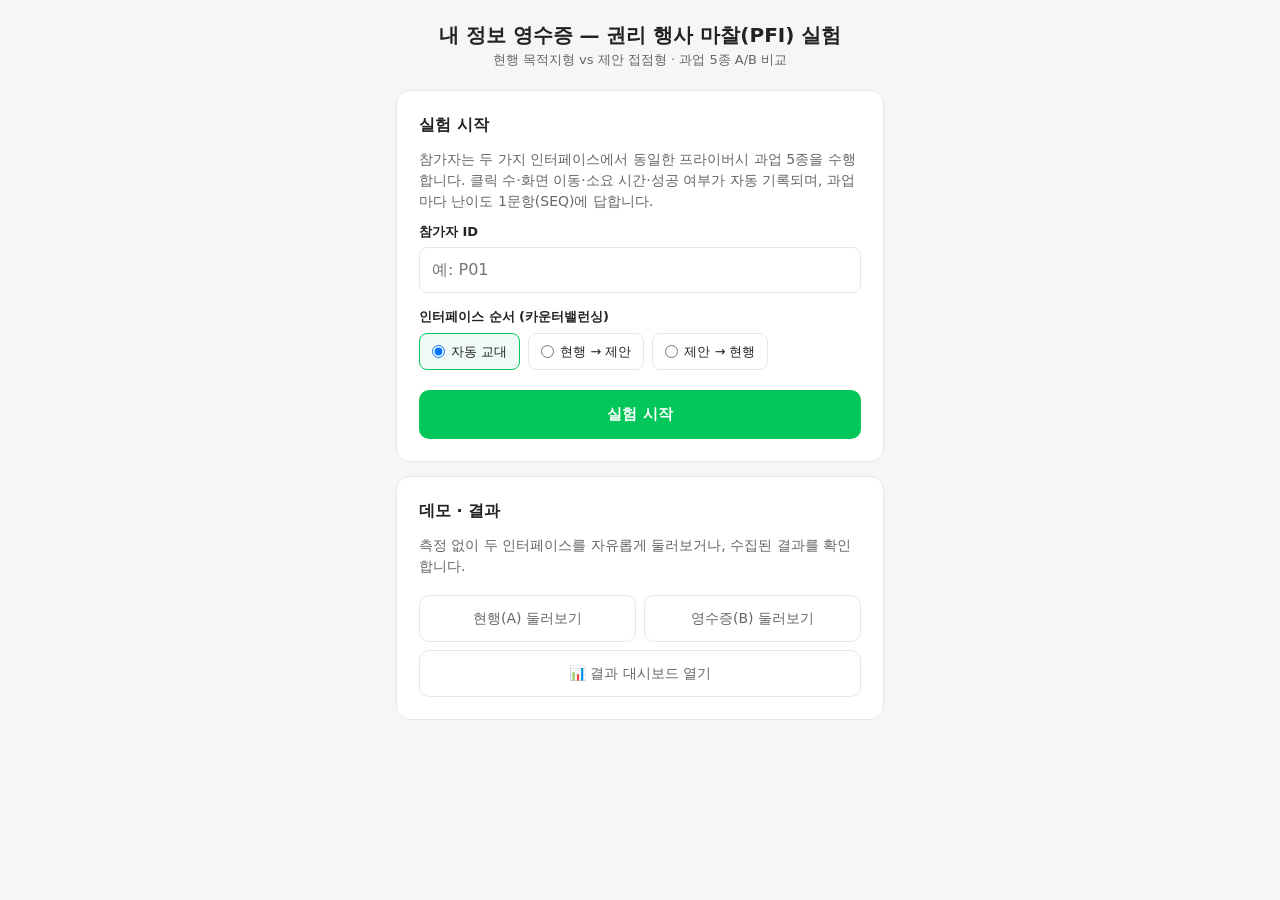
==== index.html @ 6168c26c "내 정보 영수증 PFI A/B 비교 실험 구현 NAVER Privacy Challenge 제안서(v9)의 검증 실험(4장) 구현: - 조건 A: 현행 목적지형 설정 메뉴 트리 시뮬" ====
<!DOCTYPE html>
<html lang="ko">
<head>
  <meta charset="UTF-8" />
  <meta name="viewport" content="width=device-width, initial-scale=1.0" />
  <title>내 정보 영수증 — PFI 실험</title>
  <link rel="icon" href="data:image/svg+xml,%3Csvg xmlns='http://www.w3.org/2000/svg' viewBox='0 0 100 100'%3E%3Ctext y='.9em' font-size='90'%3E%F0%9F%A7%BE%3C/text%3E%3C/svg%3E" />
  <link rel="stylesheet" href="css/style.css" />
</head>
<body>
  <div class="wrap">
    <div class="exp-head">
      <h1>내 정보 영수증 — 권리 행사 마찰(PFI) 실험</h1>
      <div class="sub">현행 목적지형 vs 제안 접점형 · 과업 5종 A/B 비교</div>
    </div>

    <!-- 1. 설정 -->
    <div id="screen-setup">
      <div class="panel">
        <h2>실험 시작</h2>
        <p>참가자는 두 가지 인터페이스에서 동일한 프라이버시 과업 5종을 수행합니다.
        클릭 수·화면 이동·소요 시간·성공 여부가 자동 기록되며, 과업마다 난이도 1문항(SEQ)에 답합니다.</p>
        <div class="field">
          <label for="pid">참가자 ID</label>
          <input type="text" id="pid" placeholder="예: P01" autocomplete="off" />
        </div>
        <div class="field">
          <label>인터페이스 순서 (카운터밸런싱)</label>
          <div class="radio-row">
            <label><input type="radio" name="order" value="auto" checked /> 자동 교대</label>
            <label><input type="radio" name="order" value="AB" /> 현행 → 제안</label>
            <label><input type="radio" name="order" value="BA" /> 제안 → 현행</label>
          </div>
        </div>
        <button class="primary-btn" id="btn-start">실험 시작</button>
      </div>
      <div class="panel">
        <h2>데모 · 결과</h2>
        <p>측정 없이 두 인터페이스를 자유롭게 둘러보거나, 수집된 결과를 확인합니다.</p>
        <div class="demo-row">
          <button class="ghost-btn" id="btn-demo-a">현행(A) 둘러보기</button>
          <button class="ghost-btn" id="btn-demo-b">영수증(B) 둘러보기</button>
        </div>
        <a class="ghost-btn" href="results.html">📊 결과 대시보드 열기</a>
      </div>
    </div>

    <!-- 2. 과업 안내 -->
    <div id="screen-briefing" class="hidden">
      <div class="panel">
        <p id="briefing-progress" class="task-progress"></p>
        <h2 id="briefing-title"></h2>
        <p id="briefing-text"></p>
        <p id="briefing-switch" class="hidden"><b>이번에는 다른 인터페이스로 같은 유형의 과업을 수행합니다.</b></p>
        <button class="primary-btn" id="btn-begin-task">과업 시작</button>
      </div>
    </div>

    <!-- 3. 시뮬레이션 -->
    <div id="screen-sim" class="hidden">
      <div class="exp-bar">
        <div>
          <div class="task-name" id="bar-task"></div>
          <div class="task-progress" id="bar-progress"></div>
        </div>
        <div style="display:flex;align-items:center;gap:10px;">
          <span class="timer" id="bar-timer"></span>
          <button class="giveup-btn" id="btn-giveup">과업 포기</button>
        </div>
      </div>
      <div class="instruction-box" id="sim-instruction"></div>
      <div class="phone"><div id="sim-root"></div></div>
    </div>

    <!-- 4. SEQ -->
    <div id="screen-seq" class="hidden">
      <div class="panel">
        <div class="result-banner">
          <div class="big" id="seq-icon"></div>
          <h2 id="seq-result"></h2>
        </div>
        <p style="text-align:center;">방금 수행한 과업은 전반적으로 얼마나 어려웠습니까?</p>
        <div class="seq-scale" id="seq-scale"></div>
        <div class="seq-ends"><span>1 · 매우 쉬웠다</span><span>7 · 매우 어려웠다</span></div>
      </div>
    </div>

    <!-- 5. 완료 -->
    <div id="screen-done" class="hidden">
      <div class="panel" style="text-align:center;">
        <div class="result-banner"><div class="big">🎉</div><h2>모든 과업이 끝났습니다</h2></div>
        <p>결과가 이 브라우저에 저장되었습니다. 수고하셨습니다!</p>
        <a class="primary-btn" style="text-decoration:none;" href="results.html">📊 결과 대시보드 보기</a>
        <button class="ghost-btn" id="btn-restart">처음 화면으로</button>
      </div>
    </div>
  </div>

  <script type="module" src="js/app.js"></script>
</body>
</html>
---- css/style.css ----
/* ==========================================================================
   내 정보 영수증 — PFI A/B 비교 실험
   1) 실험 러너 크롬  2) 시뮬레이션 폰 프레임  3) 결과 대시보드
   ========================================================================== */

* { margin: 0; padding: 0; box-sizing: border-box; }

:root {
  --naver: #03c75a;
  --naver-dark: #02a94d;
  --ink: #222;
  --ink-2: #666;
  --ink-3: #999;
  --line: #e8e8e5;
  --bg: #f5f6f8;
  --card: #fff;
  --danger: #e5503c;
}

body {
  font-family: system-ui, -apple-system, 'Segoe UI', 'Apple SD Gothic Neo', 'Malgun Gothic', sans-serif;
  background: var(--bg);
  color: var(--ink);
  line-height: 1.5;
}

button { font: inherit; cursor: pointer; border: none; background: none; color: inherit; }
small { display: block; color: var(--ink-3); font-size: 12px; font-weight: 400; }

/* ---------- 실험 러너 레이아웃 ---------- */

.wrap { max-width: 520px; margin: 0 auto; padding: 20px 16px 48px; }
.hidden { display: none !important; }

.exp-head { text-align: center; margin-bottom: 20px; }
.exp-head h1 { font-size: 20px; }
.exp-head .sub { color: var(--ink-2); font-size: 13px; }

.panel {
  background: var(--card); border: 1px solid var(--line); border-radius: 14px;
  padding: 22px; margin-bottom: 14px;
}
.panel h2 { font-size: 16px; margin-bottom: 12px; }
.panel p { font-size: 14px; color: var(--ink-2); margin-bottom: 10px; }

.field { margin-bottom: 14px; }
.field label { display: block; font-size: 13px; font-weight: 600; margin-bottom: 6px; }
.field input[type='text'] {
  width: 100%; padding: 10px 12px; border: 1px solid var(--line); border-radius: 8px;
  font: inherit;
}
.radio-row { display: flex; gap: 8px; flex-wrap: wrap; }
.radio-row label {
  display: flex; align-items: center; gap: 6px; font-size: 13px; font-weight: 400;
  border: 1px solid var(--line); border-radius: 8px; padding: 8px 12px; cursor: pointer;
}
.radio-row label:has(input:checked) { border-color: var(--naver); background: #f0fbf5; }

.primary-btn {
  display: block; width: 100%; padding: 13px; border-radius: 10px;
  background: var(--naver); color: #fff; font-weight: 700; font-size: 15px;
}
.primary-btn:hover { background: var(--naver-dark); }
.ghost-btn {
  display: block; width: 100%; padding: 12px; border-radius: 10px; margin-top: 8px;
  border: 1px solid var(--line); color: var(--ink-2); font-size: 14px; text-align: center;
  text-decoration: none;
}
.demo-row { display: flex; gap: 8px; }
.demo-row .ghost-btn { flex: 1; }

/* 과업 진행 크롬 */
.exp-bar {
  background: var(--ink); color: #fff; border-radius: 12px;
  padding: 12px 16px; margin-bottom: 12px;
  display: flex; align-items: center; justify-content: space-between; gap: 10px;
}
.exp-bar .task-name { font-size: 13px; font-weight: 600; }
.exp-bar .task-progress { font-size: 11px; color: #bbb; }
.exp-bar .timer { font-variant-numeric: tabular-nums; font-size: 14px; font-weight: 700; }
.exp-bar .timer.low { color: #ff8a80; }
.giveup-btn {
  border: 1px solid #555; border-radius: 8px; padding: 5px 10px; font-size: 12px; color: #ddd;
}

.instruction-box {
  background: #fffbe8; border: 1px solid #f2e2a0; border-radius: 10px;
  padding: 12px 14px; font-size: 13px; margin-bottom: 12px;
}
.instruction-box b { display: block; margin-bottom: 2px; }

/* SEQ */
.seq-scale { display: flex; gap: 6px; margin: 16px 0; }
.seq-scale button {
  flex: 1; aspect-ratio: 1; border: 1px solid var(--line); border-radius: 10px;
  font-weight: 700; font-size: 15px; background: var(--card);
}
.seq-scale button:hover { border-color: var(--naver); background: #f0fbf5; }
.seq-ends { display: flex; justify-content: space-between; font-size: 12px; color: var(--ink-3); }

.result-banner { text-align: center; padding: 8px 0 4px; }
.result-banner .big { font-size: 40px; }
.result-banner h2 { font-size: 17px; margin: 6px 0 2px; }

/* ---------- 시뮬레이션 폰 프레임 ---------- */

.phone {
  position: relative; background: #fff; border: 1px solid #ddd; border-radius: 24px;
  overflow: hidden; height: 640px; box-shadow: 0 8px 30px rgba(0, 0, 0, 0.08);
  display: flex; flex-direction: column;
}
#sim-root { position: relative; flex: 1; display: flex; flex-direction: column; overflow: hidden; }

.sim-header {
  display: flex; align-items: center; gap: 4px; padding: 10px 12px;
  border-bottom: 1px solid var(--line); background: #fff; flex-shrink: 0;
}
.sim-back { font-size: 24px; line-height: 1; padding: 0 8px 2px 4px; color: var(--ink); }
.sim-title { font-size: 15px; font-weight: 700; }

.sim-screen { flex: 1; overflow-y: auto; background: var(--bg); }

/* 피드 */
.feed { padding: 12px 12px 70px; display: flex; flex-direction: column; gap: 10px; }
.searchbar {
  display: flex; align-items: center; gap: 10px; background: #fff;
  border: 2px solid var(--naver); border-radius: 24px; padding: 9px 16px;
}
.n-logo { color: var(--naver); font-weight: 900; font-size: 18px; }
.search-hint { color: var(--ink-3); font-size: 13px; flex: 1; }

.card {
  position: relative; background: var(--card); border: 1px solid var(--line);
  border-radius: 14px; padding: 14px;
}
.card-tag { font-size: 11px; font-weight: 700; color: var(--ink-3); margin-bottom: 8px; }
.ai-tag { color: #7a5af5; }
.card.muted { background: #fafaf8; }
.muted-note { font-size: 12.5px; color: var(--ink-3); padding: 4px 0; }
.muted-note.in-ai { margin-top: 8px; color: #2b8a4b; }

.prod { display: flex; gap: 10px; align-items: center; padding: 6px 0; }
.thumb {
  width: 44px; height: 44px; border-radius: 10px; background: var(--bg);
  display: flex; align-items: center; justify-content: center; font-size: 20px; flex-shrink: 0;
}
.thumb.sm { width: 30px; height: 30px; font-size: 14px; border-radius: 8px; }
.prod-name { font-size: 13.5px; font-weight: 600; }
.prod-price { font-size: 13px; color: var(--danger); font-weight: 700; }
.prod-price .free { color: var(--ink-3); font-weight: 400; font-size: 11px; }

.ad-body { font-size: 14px; }
.ad-sub { color: var(--ink-2); font-size: 12.5px; }

.ai-q { font-size: 13px; font-weight: 700; margin-bottom: 6px; }
.ai-a { font-size: 13px; color: var(--ink-2); background: #f7f5ff; border-radius: 10px; padding: 10px 12px; }
.ai-actions { margin-top: 10px; }
.ai-chip {
  font-size: 12px; border: 1px solid var(--line); border-radius: 16px; padding: 6px 12px;
  color: var(--ink-2); background: #fff;
}

.recent-row { display: flex; gap: 8px; overflow-x: auto; }
.recent-chip {
  display: flex; align-items: center; gap: 6px; font-size: 12px; white-space: nowrap;
  border: 1px solid var(--line); border-radius: 10px; padding: 6px 10px; background: #fff;
}

.tabbar {
  position: absolute; bottom: 0; left: 0; right: 0; display: flex;
  background: #fff; border-top: 1px solid var(--line);
}
.tab { flex: 1; padding: 12px 0 14px; font-size: 12px; color: var(--ink-2); }
.tab.active { color: var(--naver); font-weight: 700; }

/* ⓘ 영수증 아이콘 — 최소 터치 영역 확보(제안서 3.2절 0클릭) */
.receipt-icon {
  position: absolute; top: 8px; right: 8px; width: 32px; height: 32px;
  border-radius: 50%; font-size: 15px; color: var(--ink-3);
  display: flex; align-items: center; justify-content: center;
}
.receipt-icon:hover { background: var(--bg); color: var(--naver); }

/* 메뉴/설정 화면 */
.menu-list { list-style: none; background: #fff; }
.menu-list li { border-bottom: 1px solid var(--line); }
.menu-item {
  width: 100%; display: flex; justify-content: space-between; align-items: center;
  padding: 14px 16px; font-size: 14px; text-align: left;
}
.menu-item:hover { background: #fafaf8; }
.chev { color: var(--ink-3); }
.setting-page { background: #fff; min-height: 100%; }
.setting-desc { font-size: 13px; color: var(--ink-2); padding: 14px 16px 6px; }
.setting-row {
  display: flex; justify-content: space-between; align-items: center; gap: 12px;
  padding: 14px 16px; border-bottom: 1px solid var(--line); font-size: 14px;
}
.kw-row {
  display: flex; justify-content: space-between; align-items: center;
  padding: 13px 16px; font-size: 14px;
}
.kw-del { color: var(--danger); font-size: 13px; border: 1px solid var(--line); border-radius: 8px; padding: 4px 10px; }
.edit-bar {
  display: flex; justify-content: space-between; align-items: center;
  padding: 12px 16px; font-size: 13px; color: var(--ink-2); border-bottom: 1px solid var(--line);
}
.txt-btn { color: var(--ink); font-size: 13px; font-weight: 600; }
.txt-btn.danger { color: var(--danger); }
.empty { text-align: center; color: var(--ink-3); font-size: 13px; padding: 40px 0; }
.stub { padding: 40px 20px; text-align: center; color: var(--ink-2); font-size: 14px; }
.stub-sub { font-size: 12px; color: var(--ink-3); margin-top: 6px; }
.shop-banner {
  margin: 12px 16px; padding: 22px 16px; border-radius: 12px; background: #eaf9f0;
  font-weight: 700; font-size: 15px;
}

/* 토글 — 켜기/끄기 동일 크기·대비 (대칭성 원칙 3.4절) */
.toggle {
  position: relative; width: 46px; height: 26px; border-radius: 13px;
  background: #ccc; transition: background 0.15s; flex-shrink: 0;
}
.toggle::after {
  content: ''; position: absolute; top: 3px; left: 3px; width: 20px; height: 20px;
  border-radius: 50%; background: #fff; transition: left 0.15s;
  box-shadow: 0 1px 3px rgba(0, 0, 0, 0.25);
}
.toggle.on { background: var(--naver); }
.toggle.on::after { left: 23px; }

/* 이용내역 */
.usage { background: #fff; min-height: 100%; padding: 14px 16px; }
.usage-sec { margin-bottom: 20px; }
.usage-sec h3 { font-size: 13px; color: var(--ink-2); margin-bottom: 8px; }
.usage-sec ul { list-style: none; }
.hist-item {
  display: flex; align-items: center; gap: 8px; font-size: 13px;
  padding: 9px 0; border-bottom: 1px solid var(--line);
}
.hist-item b { margin-left: auto; font-size: 12px; }
.st-on { color: var(--naver-dark); }
.st-off { color: var(--ink-3); }
.dot { width: 8px; height: 8px; border-radius: 50%; flex-shrink: 0; }
.dot.on { background: var(--naver); }
.dot.off { background: #ccc; }
.hist-item.log { display: block; }
.hist-when { display: block; font-size: 11px; color: var(--ink-3); }

/* ---------- 오버레이: 바텀시트 / 모달 / 스낵바 ---------- */

.sim-overlays { position: absolute; inset: 0; pointer-events: none; z-index: 10; }
.sim-overlays > * { pointer-events: auto; }
.sim-sheet-wrap { position: absolute; inset: 0; }
.sheet-dim { position: absolute; inset: 0; background: rgba(0, 0, 0, 0.35); }
.sim-sheet {
  position: absolute; left: 0; right: 0; bottom: 0; background: #fff;
  border-radius: 18px 18px 0 0; padding: 16px 16px 20px; max-height: 78%;
  overflow-y: auto;
}
.sim-sheet.enter { animation: sheet-up 0.18s ease-out; }
@keyframes sheet-up { from { transform: translateY(30%); opacity: 0.5; } to { transform: none; opacity: 1; } }
.sheet-head { display: flex; justify-content: space-between; align-items: center; font-size: 15px; }
.sheet-close { font-size: 14px; color: var(--ink-3); padding: 4px 6px; }
.sheet-sub { font-size: 12.5px; color: var(--ink-3); margin: 2px 0 10px; }
.sig-row {
  display: flex; justify-content: space-between; align-items: center; gap: 12px;
  padding: 11px 0; border-bottom: 1px solid var(--line);
}
.sig-label { font-size: 13.5px; font-weight: 600; }
.sig-preview { margin-top: 2px; }
.sheet-divider { height: 8px; }
.sheet-action-btn {
  display: block; width: 100%; margin-top: 12px; padding: 12px; border-radius: 10px;
  border: 1px solid var(--danger); color: var(--danger); font-weight: 600; font-size: 14px;
}
.sheet-done { font-size: 13px; color: #2b8a4b; padding: 12px 0 2px; text-align: center; }
.sheet-footer {
  margin-top: 12px; padding-top: 10px; display: flex; flex-direction: column; gap: 6px;
}
.sheet-link { text-align: left; font-size: 13px; color: #3366cc; font-weight: 600; padding: 2px 0; }
.explain-panel {
  font-size: 12.5px; color: var(--ink-2); background: var(--bg);
  border-radius: 10px; padding: 10px 12px; margin-top: 6px;
}

.sim-modal-dim { position: absolute; inset: 0; background: rgba(0, 0, 0, 0.35); }
.sim-modal {
  position: absolute; left: 24px; right: 24px; top: 50%; transform: translateY(-50%);
  background: #fff; border-radius: 14px; padding: 20px 18px; font-size: 14px;
  text-align: center;
}
.modal-btns { display: flex; gap: 8px; margin-top: 16px; }
.modal-btns button { flex: 1; padding: 11px; border-radius: 10px; font-weight: 600; font-size: 14px; }
.modal-keep { background: var(--naver); color: #fff; }   /* 현행: 유지가 시각적으로 우세 */
.modal-do { background: var(--bg); color: var(--ink-2); }

.sim-snackbar {
  position: absolute; left: 16px; right: 16px; bottom: 18px; z-index: 20;
  background: rgba(34, 34, 34, 0.95); color: #fff; border-radius: 10px;
  padding: 12px 16px; font-size: 13px;
  display: flex; justify-content: space-between; align-items: center;
  animation: snack-up 0.15s ease-out;
}
@keyframes snack-up { from { transform: translateY(10px); opacity: 0; } to { transform: none; opacity: 1; } }
.sim-snackbar button { color: #6db9ff; font-weight: 700; font-size: 13px; }

/* ---------- 결과 대시보드 ---------- */

.dash {
  --surface-1: #fcfcfb;
  --text-primary: #0b0b0b;
  --text-secondary: #52514e;
  --text-muted: #898781;
  --grid-line: #e1e0d9;
  --series-a: #2a78d6; /* 조건 A 현행 — categorical slot 1 */
  --series-b: #1baf7a; /* 조건 B 제안 — categorical slot 2 */
  --delta-good: #006300;
  max-width: 860px; margin: 0 auto; padding: 24px 16px 60px;
  color: var(--text-primary);
}
@media (prefers-color-scheme: dark) {
  .dash {
    --surface-1: #1a1a19;
    --text-primary: #ffffff;
    --text-secondary: #c3c2b7;
    --text-muted: #898781;
    --grid-line: #2c2c2a;
    --series-a: #3987e5;
    --series-b: #199e70;
    --delta-good: #0ca30c;
  }
  body.dash-body { background: #0d0d0d; }
}
body.dash-body { background: #f9f9f7; }

.dash h1 { font-size: 20px; margin-bottom: 4px; }
.dash .sub { color: var(--text-secondary); font-size: 13px; margin-bottom: 20px; }
.dash section {
  background: var(--surface-1); border: 1px solid var(--grid-line);
  border-radius: 14px; padding: 20px; margin-bottom: 16px;
}
.dash h2 { font-size: 15px; margin-bottom: 4px; }
.dash .sec-desc { font-size: 12.5px; color: var(--text-secondary); margin-bottom: 14px; }

.stat-row { display: flex; gap: 12px; flex-wrap: wrap; }
.stat-tile { flex: 1; min-width: 140px; padding: 4px 8px; }
.stat-tile .stat-label { font-size: 12px; color: var(--text-secondary); }
.stat-tile .stat-value { font-size: 28px; font-weight: 700; }
.stat-tile .stat-note { font-size: 11.5px; color: var(--text-muted); }
.stat-value .good { color: var(--delta-good); }

.legend { display: flex; gap: 16px; font-size: 12.5px; color: var(--text-secondary); margin-bottom: 12px; }
.legend .key { display: inline-block; width: 10px; height: 10px; border-radius: 3px; margin-right: 6px; }
.key.a { background: var(--series-a); }
.key.b { background: var(--series-b); }

.bar-group { margin-bottom: 14px; }
.bar-group .bar-title { font-size: 13px; font-weight: 600; margin-bottom: 5px; }
.bar-row { display: flex; align-items: center; gap: 8px; margin-bottom: 2px; }
.bar-track { flex: 1; height: 14px; position: relative; }
.bar-fill {
  height: 100%; border-radius: 0 4px 4px 0; min-width: 2px;
  transition: width 0.3s ease;
}
.bar-fill.a { background: var(--series-a); }
.bar-fill.b { background: var(--series-b); }
.bar-val {
  width: 88px; font-size: 12px; font-variant-numeric: tabular-nums;
  color: var(--text-secondary); flex-shrink: 0;
}
.bar-cond { width: 14px; font-size: 11px; color: var(--text-muted); flex-shrink: 0; }

.dash table { width: 100%; border-collapse: collapse; font-size: 12.5px; }
.dash th, .dash td {
  padding: 8px 10px; text-align: right; border-bottom: 1px solid var(--grid-line);
  font-variant-numeric: tabular-nums;
}
.dash th { color: var(--text-secondary); font-weight: 600; font-size: 11.5px; }
.dash th:first-child, .dash td:first-child { text-align: left; }
.dash td.delta { color: var(--delta-good); font-weight: 700; }
.dash .table-scroll { overflow-x: auto; }

.dash .btn-row { display: flex; gap: 8px; flex-wrap: wrap; }
.dash .btn-row button, .dash .btn-row a {
  padding: 10px 16px; border-radius: 10px; border: 1px solid var(--grid-line);
  font-size: 13px; color: var(--text-primary); text-decoration: none; background: none;
}
.dash .btn-row .danger { color: #d03b3b; border-color: #d03b3b55; }
.dash .empty-note { color: var(--text-muted); font-size: 13px; padding: 12px 0; }

.viz-tooltip {
  position: fixed; z-index: 50; pointer-events: none;
  background: var(--surface-1, #fff); border: 1px solid var(--grid-line, #ddd);
  border-radius: 8px; padding: 8px 10px; font-size: 12px;
  box-shadow: 0 4px 14px rgba(0, 0, 0, 0.15); max-width: 260px;
}

@media (max-width: 560px) {
  .wrap { padding: 12px 10px 40px; }
  .phone { height: 600px; border-radius: 18px; }
}
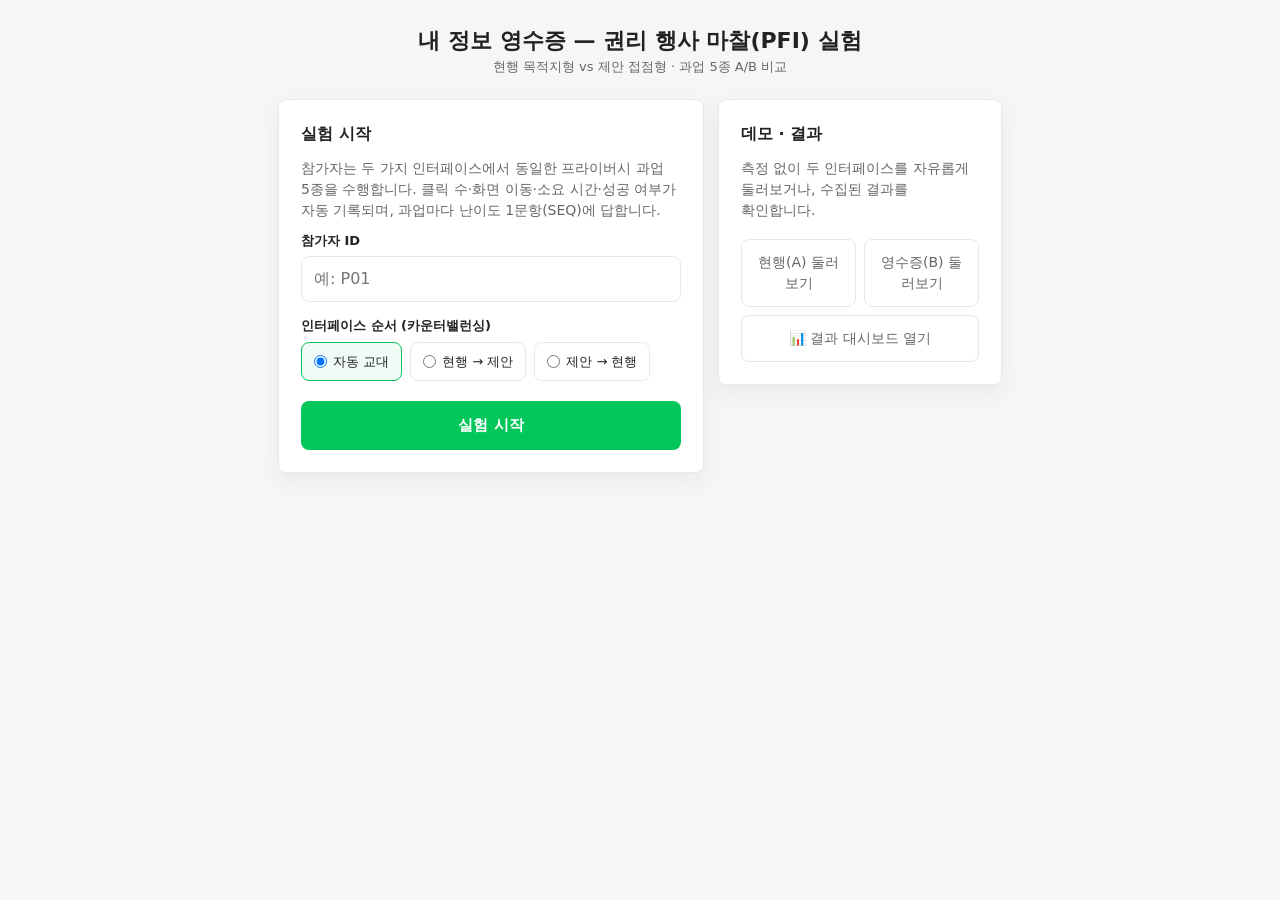
==== commit 6e8a86ab: "화면 구성과 README 사용 흐름 개선" ====
--- a/index.html
+++ b/index.html
@@ -58,18 +58,24 @@
 
     <!-- 3. 시뮬레이션 -->
     <div id="screen-sim" class="hidden">
-      <div class="exp-bar">
-        <div>
-          <div class="task-name" id="bar-task"></div>
-          <div class="task-progress" id="bar-progress"></div>
+      <div class="sim-shell">
+        <div class="sim-side">
+          <div class="exp-bar">
+            <div>
+              <div class="task-name" id="bar-task"></div>
+              <div class="task-progress" id="bar-progress"></div>
+            </div>
+            <div class="exp-actions">
+              <span class="timer" id="bar-timer"></span>
+              <button class="giveup-btn" id="btn-giveup">과업 포기</button>
+            </div>
+          </div>
+          <div class="instruction-box" id="sim-instruction"></div>
         </div>
-        <div style="display:flex;align-items:center;gap:10px;">
-          <span class="timer" id="bar-timer"></span>
-          <button class="giveup-btn" id="btn-giveup">과업 포기</button>
+        <div class="phone-stage">
+          <div class="phone"><div id="sim-root"></div></div>
         </div>
       </div>
-      <div class="instruction-box" id="sim-instruction"></div>
-      <div class="phone"><div id="sim-root"></div></div>
     </div>
 
     <!-- 4. SEQ -->
--- a/css/style.css
+++ b/css/style.css
@@ -12,9 +12,13 @@
   --ink-2: #666;
   --ink-3: #999;
   --line: #e8e8e5;
+  --line-strong: #d8dad7;
   --bg: #f5f6f8;
+  --surface-alt: #fbfcfb;
   --card: #fff;
   --danger: #e5503c;
+  --shadow-sm: 0 8px 24px rgba(24, 32, 40, 0.06);
+  --shadow-md: 0 18px 45px rgba(24, 32, 40, 0.12);
 }
 
 body {
@@ -26,19 +30,29 @@
 
 button { font: inherit; cursor: pointer; border: none; background: none; color: inherit; }
 small { display: block; color: var(--ink-3); font-size: 12px; font-weight: 400; }
+.panel p, .instruction-box, .muted-note, .prod-name, .ad-sub, .ai-a,
+.sheet-sub, .sig-preview, .sheet-footer small, .explain-panel {
+  word-break: keep-all;
+}
 
 /* ---------- 실험 러너 레이아웃 ---------- */
 
-.wrap { max-width: 520px; margin: 0 auto; padding: 20px 16px 48px; }
+.wrap { max-width: 760px; margin: 0 auto; padding: 24px 18px 56px; }
 .hidden { display: none !important; }
 
-.exp-head { text-align: center; margin-bottom: 20px; }
-.exp-head h1 { font-size: 20px; }
+.exp-head { text-align: center; margin-bottom: 22px; }
+.exp-head h1 { font-size: 22px; letter-spacing: 0; }
 .exp-head .sub { color: var(--ink-2); font-size: 13px; }
 
+#screen-setup {
+  display: grid; grid-template-columns: minmax(0, 1.2fr) minmax(260px, 0.8fr);
+  gap: 14px; align-items: start;
+}
+#screen-setup .panel { margin-bottom: 0; }
+
 .panel {
-  background: var(--card); border: 1px solid var(--line); border-radius: 14px;
-  padding: 22px; margin-bottom: 14px;
+  background: var(--card); border: 1px solid var(--line); border-radius: 8px;
+  padding: 22px; margin-bottom: 14px; box-shadow: var(--shadow-sm);
 }
 .panel h2 { font-size: 16px; margin-bottom: 12px; }
 .panel p { font-size: 14px; color: var(--ink-2); margin-bottom: 10px; }
@@ -52,40 +66,54 @@
 .radio-row { display: flex; gap: 8px; flex-wrap: wrap; }
 .radio-row label {
   display: flex; align-items: center; gap: 6px; font-size: 13px; font-weight: 400;
-  border: 1px solid var(--line); border-radius: 8px; padding: 8px 12px; cursor: pointer;
+  border: 1px solid var(--line); border-radius: 8px; padding: 9px 12px; cursor: pointer;
+  background: #fff;
 }
 .radio-row label:has(input:checked) { border-color: var(--naver); background: #f0fbf5; }
 
 .primary-btn {
-  display: block; width: 100%; padding: 13px; border-radius: 10px;
+  display: block; width: 100%; padding: 13px; border-radius: 8px;
   background: var(--naver); color: #fff; font-weight: 700; font-size: 15px;
+  min-height: 48px;
 }
 .primary-btn:hover { background: var(--naver-dark); }
 .ghost-btn {
-  display: block; width: 100%; padding: 12px; border-radius: 10px; margin-top: 8px;
+  display: block; width: 100%; padding: 12px; border-radius: 8px; margin-top: 8px;
   border: 1px solid var(--line); color: var(--ink-2); font-size: 14px; text-align: center;
-  text-decoration: none;
+  text-decoration: none; background: #fff;
 }
 .demo-row { display: flex; gap: 8px; }
 .demo-row .ghost-btn { flex: 1; }
 
+body:has(#screen-sim:not(.hidden)) .wrap { max-width: 980px; }
+
 /* 과업 진행 크롬 */
+.sim-shell {
+  display: grid; grid-template-columns: minmax(260px, 320px) minmax(360px, 420px);
+  gap: 22px; align-items: start; justify-content: center;
+}
+.sim-side { position: sticky; top: 20px; }
+.phone-stage { display: flex; justify-content: center; min-width: 0; }
 .exp-bar {
-  background: var(--ink); color: #fff; border-radius: 12px;
-  padding: 12px 16px; margin-bottom: 12px;
-  display: flex; align-items: center; justify-content: space-between; gap: 10px;
-}
-.exp-bar .task-name { font-size: 13px; font-weight: 600; }
-.exp-bar .task-progress { font-size: 11px; color: #bbb; }
+  background: #202124; color: #fff; border-radius: 8px;
+  padding: 16px; margin-bottom: 12px;
+  display: flex; flex-direction: column; align-items: stretch; gap: 14px;
+  box-shadow: var(--shadow-sm);
+}
+.exp-bar .task-name { font-size: 14px; font-weight: 700; }
+.exp-bar .task-progress { font-size: 12px; color: #c9c9c9; margin-top: 2px; }
+.exp-actions { display: flex; align-items: center; justify-content: space-between; gap: 10px; }
 .exp-bar .timer { font-variant-numeric: tabular-nums; font-size: 14px; font-weight: 700; }
 .exp-bar .timer.low { color: #ff8a80; }
 .giveup-btn {
-  border: 1px solid #555; border-radius: 8px; padding: 5px 10px; font-size: 12px; color: #ddd;
+  border: 1px solid #555; border-radius: 8px; padding: 7px 11px; font-size: 12px; color: #ddd;
+  min-width: 82px;
 }
 
 .instruction-box {
-  background: #fffbe8; border: 1px solid #f2e2a0; border-radius: 10px;
-  padding: 12px 14px; font-size: 13px; margin-bottom: 12px;
+  background: #fffdf3; border: 1px solid #eee2a7; border-left: 4px solid #e5b73b;
+  border-radius: 8px; padding: 14px 15px; font-size: 13px; margin-bottom: 12px;
+  box-shadow: var(--shadow-sm);
 }
 .instruction-box b { display: block; margin-bottom: 2px; }
 
@@ -105,8 +133,8 @@
 /* ---------- 시뮬레이션 폰 프레임 ---------- */
 
 .phone {
-  position: relative; background: #fff; border: 1px solid #ddd; border-radius: 24px;
-  overflow: hidden; height: 640px; box-shadow: 0 8px 30px rgba(0, 0, 0, 0.08);
+  position: relative; background: #fff; border: 1px solid var(--line-strong); border-radius: 24px;
+  overflow: hidden; width: min(100%, 420px); height: 640px; box-shadow: var(--shadow-md);
   display: flex; flex-direction: column;
 }
 #sim-root { position: relative; flex: 1; display: flex; flex-direction: column; overflow: hidden; }
@@ -118,30 +146,32 @@
 .sim-back { font-size: 24px; line-height: 1; padding: 0 8px 2px 4px; color: var(--ink); }
 .sim-title { font-size: 15px; font-weight: 700; }
 
-.sim-screen { flex: 1; overflow-y: auto; background: var(--bg); }
+.sim-screen { flex: 1; overflow-y: auto; background: #f3f5f4; }
 
 /* 피드 */
-.feed { padding: 12px 12px 70px; display: flex; flex-direction: column; gap: 10px; }
+.feed { padding: 14px 14px 76px; display: flex; flex-direction: column; gap: 12px; }
 .searchbar {
   display: flex; align-items: center; gap: 10px; background: #fff;
-  border: 2px solid var(--naver); border-radius: 24px; padding: 9px 16px;
+  border: 2px solid var(--naver); border-radius: 24px; padding: 10px 16px;
+  box-shadow: 0 4px 12px rgba(3, 199, 90, 0.08);
 }
 .n-logo { color: var(--naver); font-weight: 900; font-size: 18px; }
 .search-hint { color: var(--ink-3); font-size: 13px; flex: 1; }
 
 .card {
   position: relative; background: var(--card); border: 1px solid var(--line);
-  border-radius: 14px; padding: 14px;
-}
-.card-tag { font-size: 11px; font-weight: 700; color: var(--ink-3); margin-bottom: 8px; }
+  border-radius: 8px; padding: 15px; box-shadow: 0 3px 12px rgba(20, 28, 36, 0.04);
+}
+.card-tag { font-size: 11px; font-weight: 800; color: var(--ink-3); margin-bottom: 8px; letter-spacing: 0; }
 .ai-tag { color: #7a5af5; }
 .card.muted { background: #fafaf8; }
 .muted-note { font-size: 12.5px; color: var(--ink-3); padding: 4px 0; }
 .muted-note.in-ai { margin-top: 8px; color: #2b8a4b; }
 
-.prod { display: flex; gap: 10px; align-items: center; padding: 6px 0; }
+.prod { display: flex; gap: 10px; align-items: center; padding: 7px 0; }
+.prod + .prod { border-top: 1px solid var(--line); }
 .thumb {
-  width: 44px; height: 44px; border-radius: 10px; background: var(--bg);
+  width: 44px; height: 44px; border-radius: 8px; background: var(--bg);
   display: flex; align-items: center; justify-content: center; font-size: 20px; flex-shrink: 0;
 }
 .thumb.sm { width: 30px; height: 30px; font-size: 14px; border-radius: 8px; }
@@ -153,11 +183,9 @@
 .ad-sub { color: var(--ink-2); font-size: 12.5px; }
 
 .ai-q { font-size: 13px; font-weight: 700; margin-bottom: 6px; }
-.ai-a { font-size: 13px; color: var(--ink-2); background: #f7f5ff; border-radius: 10px; padding: 10px 12px; }
-.ai-actions { margin-top: 10px; }
-.ai-chip {
-  font-size: 12px; border: 1px solid var(--line); border-radius: 16px; padding: 6px 12px;
-  color: var(--ink-2); background: #fff;
+.ai-a {
+  font-size: 13px; color: var(--ink-2); background: #f7f5ff; border-radius: 8px;
+  padding: 11px 12px; border: 1px solid #ebe6ff;
 }
 
 .recent-row { display: flex; gap: 8px; overflow-x: auto; }
@@ -173,13 +201,21 @@
 .tab { flex: 1; padding: 12px 0 14px; font-size: 12px; color: var(--ink-2); }
 .tab.active { color: var(--naver); font-weight: 700; }
 
-/* ⓘ 영수증 아이콘 — 최소 터치 영역 확보(제안서 3.2절 0클릭) */
-.receipt-icon {
-  position: absolute; top: 8px; right: 8px; width: 32px; height: 32px;
-  border-radius: 50%; font-size: 15px; color: var(--ink-3);
-  display: flex; align-items: center; justify-content: center;
-}
-.receipt-icon:hover { background: var(--bg); color: var(--naver); }
+/* 영수증 진입 버튼 — 카드 하단 전체 너비로 상시 노출(제안서 3.2절 0클릭: 발견가능성).
+   작은 회색 코너 아이콘 대신 색이 있는 라벨 버튼을 써서, 있는지도 몰랐다는 문제를 없앤다. */
+.receipt-btn {
+  display: flex; align-items: center; gap: 8px; width: 100%;
+  margin-top: 12px; padding: 10px 11px; border: 1px solid #cdeedc; border-radius: 8px;
+  background: #f0fbf5; font-size: 13px; font-weight: 800; color: var(--naver-dark);
+  text-align: left; min-height: 44px;
+}
+.receipt-btn:hover { color: var(--naver); background: #e7f8ef; border-color: #b9e7cf; }
+.receipt-btn .r-badge {
+  display: inline-flex; align-items: center; justify-content: center;
+  width: 24px; height: 24px; border-radius: 50%; background: #fff;
+  border: 1px solid #d8f0e3; font-size: 13px; flex-shrink: 0;
+}
+.receipt-btn .r-chev { margin-left: auto; color: var(--naver-dark); font-weight: 800; }
 
 /* 메뉴/설정 화면 */
 .menu-list { list-style: none; background: #fff; }
@@ -254,55 +290,90 @@
 .sheet-dim { position: absolute; inset: 0; background: rgba(0, 0, 0, 0.35); }
 .sim-sheet {
   position: absolute; left: 0; right: 0; bottom: 0; background: #fff;
-  border-radius: 18px 18px 0 0; padding: 16px 16px 20px; max-height: 78%;
-  overflow-y: auto;
+  border-radius: 18px 18px 0 0; padding: 18px 16px 20px; max-height: 82%;
+  overflow-y: auto; box-shadow: 0 -16px 38px rgba(0, 0, 0, 0.16);
 }
 .sim-sheet.enter { animation: sheet-up 0.18s ease-out; }
 @keyframes sheet-up { from { transform: translateY(30%); opacity: 0.5; } to { transform: none; opacity: 1; } }
-.sheet-head { display: flex; justify-content: space-between; align-items: center; font-size: 15px; }
-.sheet-close { font-size: 14px; color: var(--ink-3); padding: 4px 6px; }
-.sheet-sub { font-size: 12.5px; color: var(--ink-3); margin: 2px 0 10px; }
+.sheet-head { display: flex; justify-content: space-between; align-items: center; font-size: 16px; }
+.sheet-close {
+  display: flex; align-items: center; justify-content: center;
+  width: 36px; height: 36px; margin: -6px -8px -6px 0; border-radius: 50%;
+  font-size: 16px; color: var(--ink-2);
+}
+.sheet-close:hover { background: var(--bg); }
+.sheet-sub { font-size: 12.5px; color: var(--ink-2); margin: 3px 0 12px; }
+/* 신호 행 — 카드 배경으로 구획을 분리하고, ON/OFF 상태 뱃지를 텍스트로 명시해
+   토글을 굳이 눈으로 해석하지 않아도 현재 상태를 바로 읽을 수 있게 한다.
+   행 전체가 토글 터치 영역이다. */
 .sig-row {
   display: flex; justify-content: space-between; align-items: center; gap: 12px;
-  padding: 11px 0; border-bottom: 1px solid var(--line);
-}
-.sig-label { font-size: 13.5px; font-weight: 600; }
-.sig-preview { margin-top: 2px; }
-.sheet-divider { height: 8px; }
+  padding: 13px 12px; margin-bottom: 9px; border-radius: 8px; background: var(--surface-alt);
+  border: 1px solid var(--line);
+  cursor: pointer;
+}
+.sig-row:hover { background: #f3f7f5; border-color: #d5ecde; }
+.sig-info { min-width: 0; flex: 1; }
+.sig-top { display: flex; align-items: center; gap: 7px; flex-wrap: wrap; }
+.sig-label { font-size: 13.5px; font-weight: 800; line-height: 1.35; }
+.sig-state { font-size: 10.5px; font-weight: 700; padding: 2px 8px; border-radius: 8px; }
+.sig-state.on { background: #eafaf1; color: var(--naver-dark); }
+.sig-state.off { background: #ececea; color: var(--ink-3); }
+.sig-preview { margin-top: 4px; line-height: 1.4; }
+.sheet-divider { height: 6px; }
 .sheet-action-btn {
-  display: block; width: 100%; margin-top: 12px; padding: 12px; border-radius: 10px;
-  border: 1px solid var(--danger); color: var(--danger); font-weight: 600; font-size: 14px;
+  display: block; width: 100%; margin-top: 4px; padding: 13px; border-radius: 8px;
+  border: 1px solid var(--danger); color: var(--danger); font-weight: 700; font-size: 14px;
 }
 .sheet-done { font-size: 13px; color: #2b8a4b; padding: 12px 0 2px; text-align: center; }
 .sheet-footer {
-  margin-top: 12px; padding-top: 10px; display: flex; flex-direction: column; gap: 6px;
-}
-.sheet-link { text-align: left; font-size: 13px; color: #3366cc; font-weight: 600; padding: 2px 0; }
+  margin-top: 14px; padding-top: 12px; border-top: 1px solid var(--line);
+  display: flex; flex-direction: column; gap: 10px;
+}
+/* 시트 안의 진입점(전체 이용내역·설명 요청)을 눈에 띄는 칩 버튼으로 — 텍스트 링크는
+   바텀시트 안에서 놓치기 쉽다는 피드백을 반영해 배경·패딩을 준 배지 형태로 강화. */
+.sheet-link {
+  display: inline-flex; align-items: center; justify-content: center; gap: 4px; align-self: stretch;
+  font-size: 13px; font-weight: 700; color: var(--naver-dark);
+  background: #eafaf1; border-radius: 8px; padding: 11px 16px;
+}
+.sheet-link:hover { background: #dcf4e6; }
+.sheet-link.explain { background: var(--bg); color: var(--ink-2); margin: 6px 0 2px; }
 .explain-panel {
   font-size: 12.5px; color: var(--ink-2); background: var(--bg);
-  border-radius: 10px; padding: 10px 12px; margin-top: 6px;
+  border-radius: 8px; padding: 10px 12px; margin-top: 8px;
 }
 
 .sim-modal-dim { position: absolute; inset: 0; background: rgba(0, 0, 0, 0.35); }
 .sim-modal {
   position: absolute; left: 24px; right: 24px; top: 50%; transform: translateY(-50%);
-  background: #fff; border-radius: 14px; padding: 20px 18px; font-size: 14px;
+  background: #fff; border-radius: 8px; padding: 20px 18px; font-size: 14px;
   text-align: center;
 }
 .modal-btns { display: flex; gap: 8px; margin-top: 16px; }
-.modal-btns button { flex: 1; padding: 11px; border-radius: 10px; font-weight: 600; font-size: 14px; }
+.modal-btns button { flex: 1; padding: 11px; border-radius: 8px; font-weight: 600; font-size: 14px; }
 .modal-keep { background: var(--naver); color: #fff; }   /* 현행: 유지가 시각적으로 우세 */
 .modal-do { background: var(--bg); color: var(--ink-2); }
 
+/* 스낵바 — 하단 탭바(약 48px) 위에 띄워 탭 터치를 가리지 않는다 */
 .sim-snackbar {
-  position: absolute; left: 16px; right: 16px; bottom: 18px; z-index: 20;
-  background: rgba(34, 34, 34, 0.95); color: #fff; border-radius: 10px;
+  position: absolute; left: 16px; right: 16px; bottom: 64px; z-index: 20;
+  background: rgba(34, 34, 34, 0.95); color: #fff; border-radius: 8px;
   padding: 12px 16px; font-size: 13px;
   display: flex; justify-content: space-between; align-items: center;
   animation: snack-up 0.15s ease-out;
 }
 @keyframes snack-up { from { transform: translateY(10px); opacity: 0; } to { transform: none; opacity: 1; } }
-.sim-snackbar button { color: #6db9ff; font-weight: 700; font-size: 13px; }
+.sim-snackbar button { color: #6db9ff; font-weight: 700; font-size: 13px; padding: 4px 6px; margin: -4px -6px; }
+
+/* 동작하지 않는 데모 요소 안내 토스트 — 터치를 가로채지 않는다 */
+.sim-deadhint {
+  position: absolute; left: 50%; bottom: 110px; transform: translateX(-50%);
+  z-index: 25; pointer-events: none; white-space: nowrap;
+  background: rgba(80, 80, 80, 0.92); color: #fff; border-radius: 16px;
+  padding: 7px 14px; font-size: 12px;
+  animation: snack-up 0.15s ease-out;
+}
 
 /* ---------- 결과 대시보드 ---------- */
 
@@ -395,7 +466,28 @@
   box-shadow: 0 4px 14px rgba(0, 0, 0, 0.15); max-width: 260px;
 }
 
+@media (max-width: 860px) {
+  body:has(#screen-sim:not(.hidden)) .wrap { max-width: 520px; }
+  .sim-shell { grid-template-columns: 1fr; gap: 14px; }
+  .sim-side { position: static; }
+  .phone { margin: 0 auto; }
+}
+
+@media (max-width: 720px) {
+  .wrap { max-width: 520px; }
+  #screen-setup { grid-template-columns: 1fr; }
+}
+
 @media (max-width: 560px) {
-  .wrap { padding: 12px 10px 40px; }
+  .wrap { padding: 14px 10px 40px; }
+  .exp-head h1 { font-size: 20px; }
+  .demo-row { flex-direction: column; gap: 0; }
+  .exp-bar { padding: 14px; }
   .phone { height: 600px; border-radius: 18px; }
-}
+  .feed { padding: 12px 12px 74px; }
+  .card { padding: 13px; }
+  .receipt-btn { font-size: 12.5px; }
+  .sim-sheet { padding: 16px 14px 18px; }
+  .sig-row { gap: 10px; padding: 12px 10px; }
+  .toggle { width: 44px; height: 26px; }
+}
